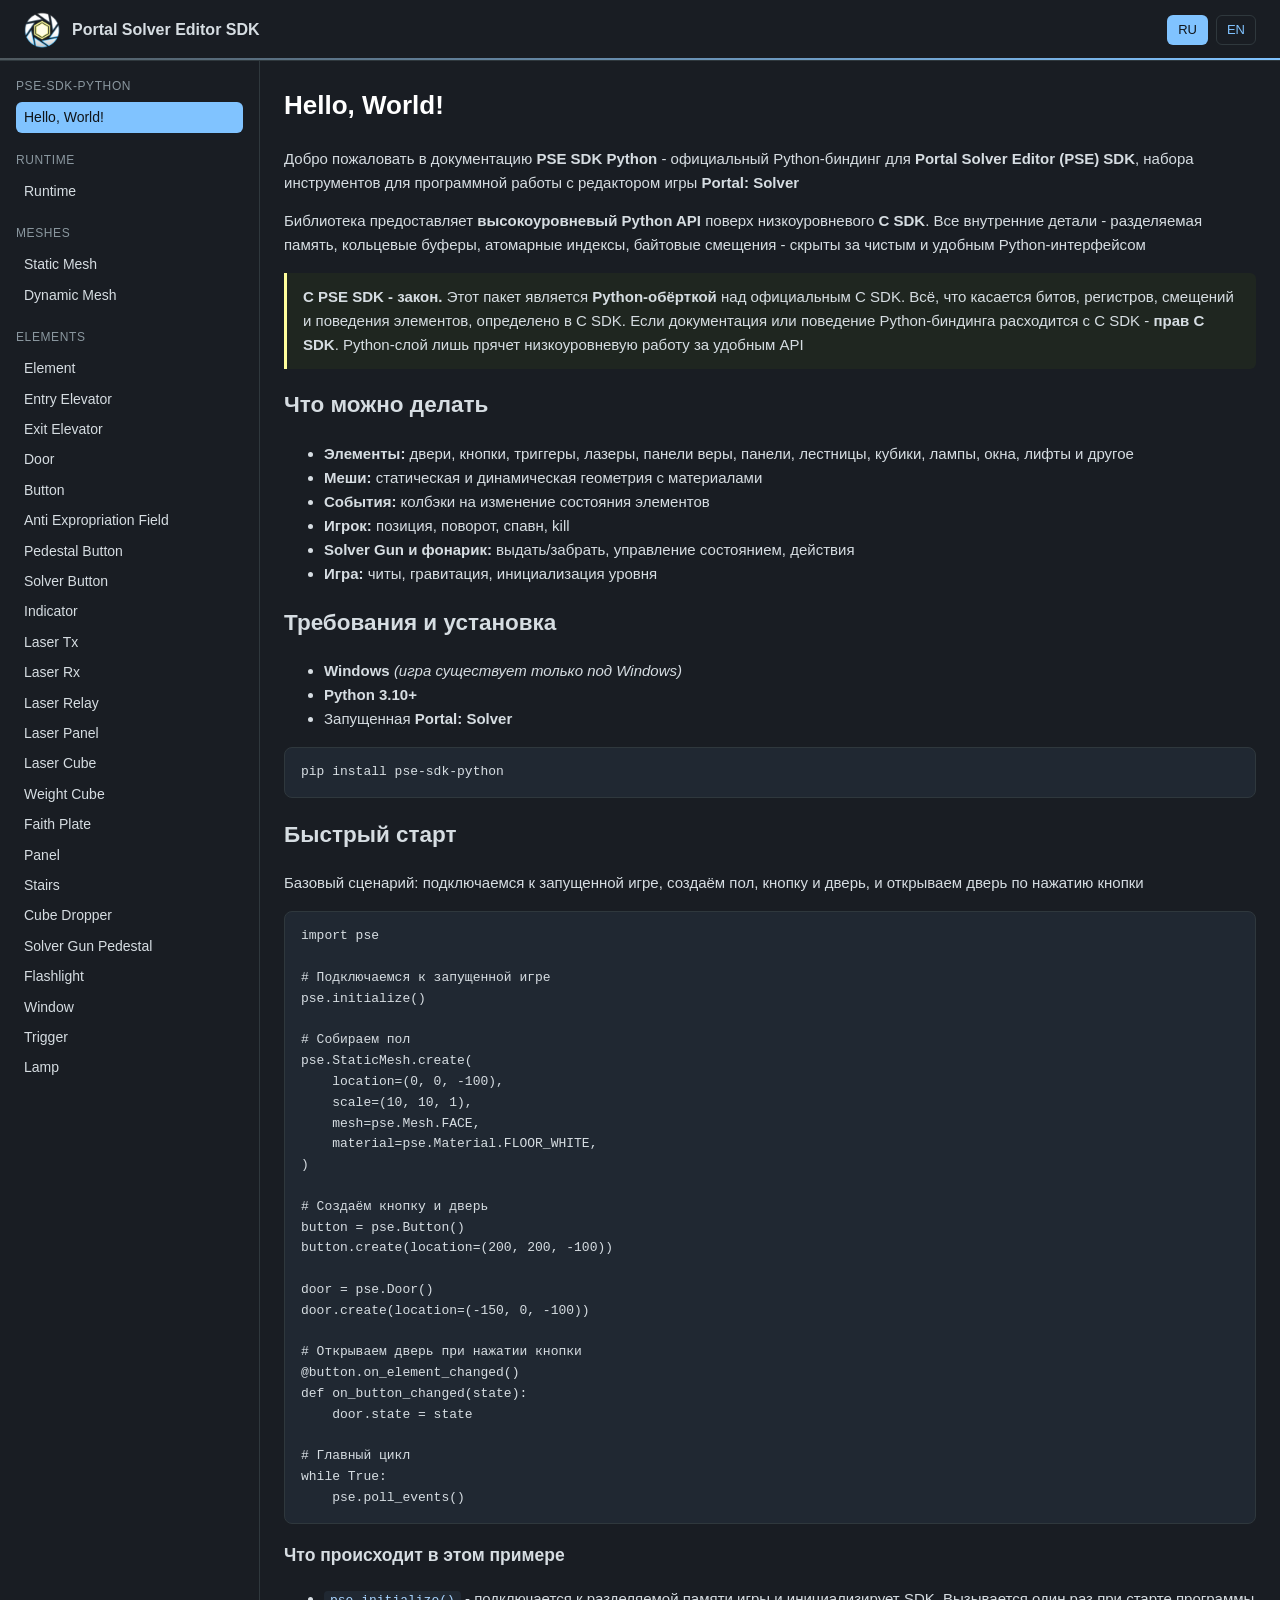
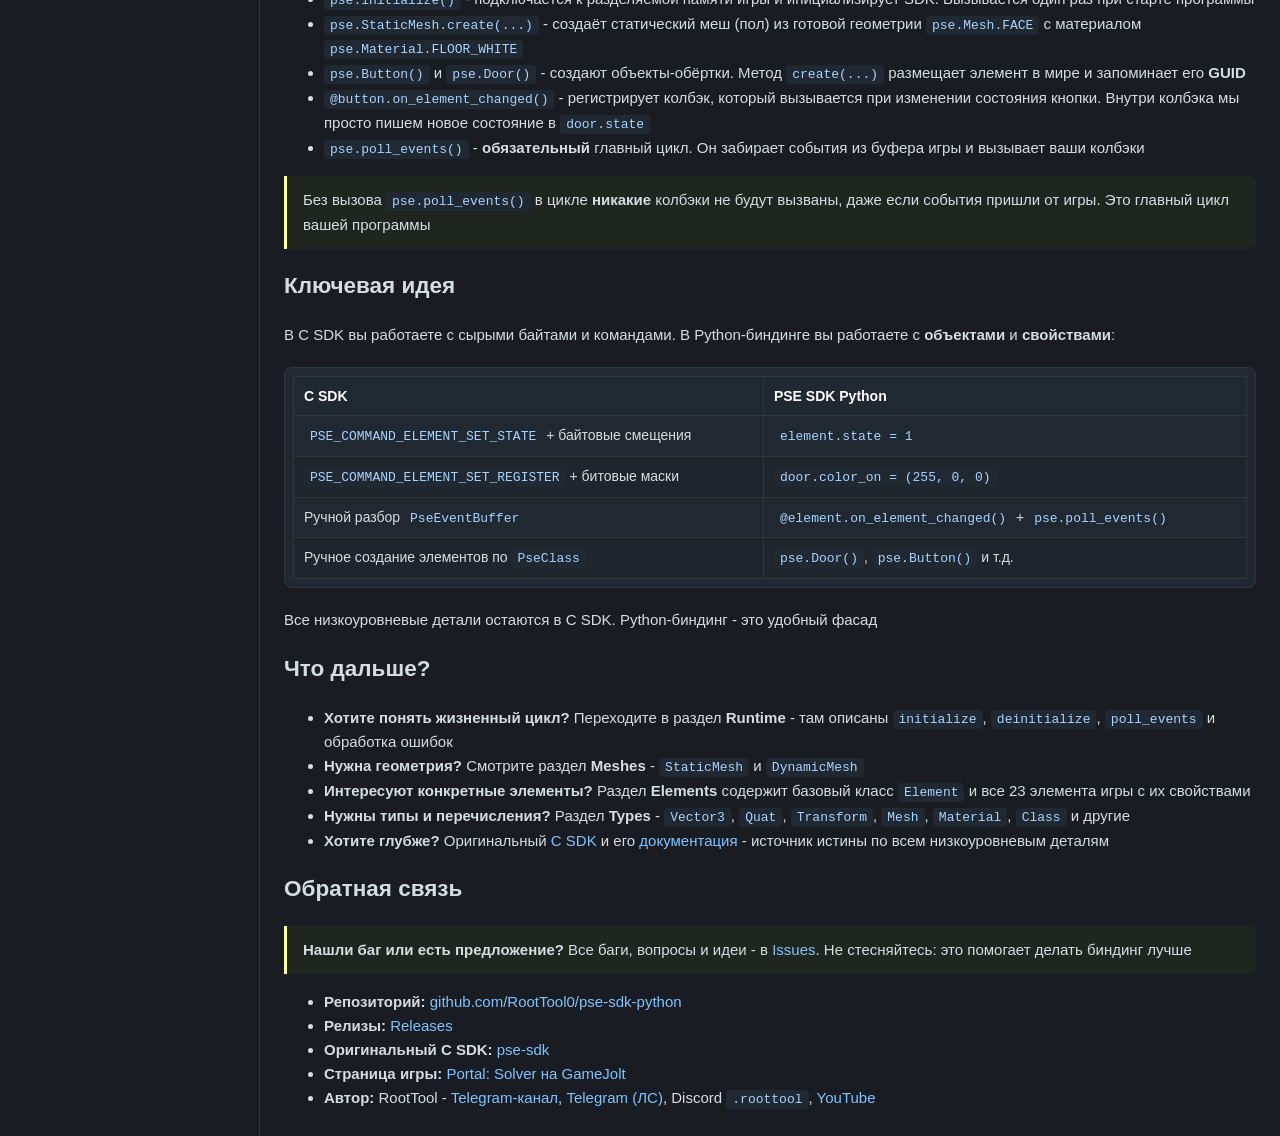
==== pse-sdk-python/index.html @ 7e26a8c8 "Create pse-sdk-python" ====
<!doctype html>
<html lang="ru">
<head>
  <meta charset="utf-8">
  <title>PSE SDK</title>
  <link rel="stylesheet" href="style.css">
</head>
<body>

<header>
  <a href="?page=pse_sdk_python/HelloWorld" class="logo-link">
    <img src="../pse-sdk/assets/logo.png" alt="Portal Solver" class="logo">
  </a>
  <h1>Portal Solver Editor SDK</h1>
  <div class="langs" id="langs"></div>
</header>

<div class="layout">
  <aside id="nav"></aside>
  <main>
    <h1 class="page-title" id="page-title"></h1>
    <div id="content"></div>
  </main>
</div>

<script src="script.js"></script>
</body>
</html>
---- pse-sdk-python/style.css ----
:root {
  /* base */
  --bg:         #191d23;
  --bg-soft:    #222831;
  --bg-even:    #1f252d;

  /* text */
  --fg:         #d6dde2;
  --fg-dim:     #8a979f;
  --fg-strong:  #ffffff;
  --fg-on-accent: #0f1418;
  --fg-code:    #a8d4ff;
  --fg-link-hover: #a8d4ff;

  /* accent */
  --accent:     #80C3FF;
  --accent-dim: #4a90c2;

  /* borders */
  --border:     #2f383d;

  /* surfaces */
  --code-bg:    #202832;
  --note-bg:    #1f2620;

  /* special */
  --note-border:  #FFFE9C;
  --error-bg:     #2a1e21;
  --error-border: #f48771;

  /* gradient */
  --grad-from:  #4F595F;
  --grad-to:    #80C3FF;
}

* {
  box-sizing: border-box;
}

body {
  margin: 0;
  background: var(--bg);
  color: var(--fg);
  font: 15px/1.6 -apple-system, "Segoe UI", Roboto, sans-serif;
}

/* header */
header {
  display: flex;
  align-items: center;
  gap: 12px;
  padding: 12px 24px;
  border-bottom: 1px solid var(--border);
  position: sticky;
  top: 0;
  background: var(--bg);
  z-index: 10;
  background-image: linear-gradient(90deg, var(--grad-from) 0%, var(--grad-to) 100%);
  background-size: 100% 2px;
  background-repeat: no-repeat;
  background-position: bottom;
}

header .logo-link {
  display: flex;
  align-items: center;
}

header .logo {
  height: 36px;
  width: auto;
  display: block;
}

header h1 {
  font-size: 16px;
  margin: 0;
}

header .langs {
  margin-left: auto;
  display: flex;
  gap: 8px;
}

header .langs a {
  color: var(--accent);
  text-decoration: none;
  padding: 4px 10px;
  border: 1px solid var(--border);
  border-radius: 6px;
  font-size: 13px;
  transition: color .15s, border-color .15s, background .15s;
}

header .langs a:hover {
  color: var(--fg-link-hover);
  border-color: var(--accent-dim);
}

header .langs a.active {
  background: var(--accent);
  color: var(--fg-on-accent);
  border-color: transparent;
}

/* layout */
.layout {
  display: flex;
}

aside {
  width: 260px;
  flex-shrink: 0;
  padding: 16px;
  border-right: 1px solid var(--border);
  min-height: calc(100vh - 57px);
}

aside .cat {
  margin-bottom: 18px;
}

aside .cat-title {
  font-size: 12px;
  text-transform: uppercase;
  letter-spacing: .05em;
  color: var(--fg-dim);
  margin-bottom: 6px;
}

aside a.page {
  display: block;
  color: var(--fg);
  text-decoration: none;
  padding: 4px 8px;
  border-radius: 6px;
  font-size: 14px;
  transition: background .15s, color .15s;
}

aside a.page:hover {
  background: var(--bg-soft);
}

aside a.page.active {
  background: var(--accent);
  color: var(--fg-on-accent);
}

main {
  flex: 1;
  max-width: 1400px;
  padding: 24px;
}

/* content */
h1.page-title {
  font-size: 26px;
  margin: 0 0 20px;
  color: var(--fg-strong);
}

p {
  margin: 0 0 14px;
}

a {
  color: var(--accent);
  text-decoration: none;
}

a:hover {
  color: var(--fg-link-hover);
  text-decoration: underline;
}

code {
  background: var(--code-bg);
  padding: 2px 6px;
  border-radius: 4px;
  font-family: "Cascadia Code", Consolas, monospace;
  font-size: 13px;
  color: var(--fg-code);
}

table {
  width: 100%;
  border-collapse: collapse;
  margin: 16px 0;
  font-size: 14px;
}

table td {
  white-space: nowrap;
}

th, td {
  border: 1px solid var(--border);
  padding: 8px 10px;
  vertical-align: top;
}

th {
  background: var(--code-bg);
  color: var(--fg-strong);
  font-weight: 600;
}

td img {
  width: 140px;
  height: 140px;
  object-fit: contain;
  display: block;
  margin: 0 auto;
}

tr:nth-child(even) td {
  background: var(--bg-even);
}

pre {
  background: var(--code-bg);
  padding: 14px 16px;
  border-radius: 8px;
  overflow-x: auto;
  border: 1px solid var(--border);
  margin: 16px 0;
}

pre code {
  background: none;
  padding: 0;
  color: var(--fg);
  font-size: 13px;
  display: block;
  white-space: pre;
}

.note {
  background: var(--note-bg);
  border-left: 3px solid var(--note-border);
  padding: 12px 16px;
  border-radius: 0 6px 6px 0;
  margin: 16px 0;
}

figure {
  margin: 16px 0;
  text-align: center;
}

figure img {
  max-width: 80%;
  border-radius: 6px;
  height: auto;
}

figcaption {
  font-size: 13px;
  color: var(--fg-dim);
  margin-top: 6px;
}

.error {
  background: var(--error-bg);
  border-left: 3px solid var(--error-border);
  padding: 12px 16px;
  border-radius: 0 6px 6px 0;
}

.table-wrap {
  overflow-x: auto;
  margin: 20px 0;
  padding: 8px;
  border: 1px solid var(--border);
  border-radius: 8px;
  background: var(--bg-soft);
  max-width: 100%;
}

.table-wrap table {
  margin: 0;
  min-width: max-content;
}

.lightbox {
  position: fixed;
  inset: 0;
  background: rgba(0, 0, 0, 0.85);
  display: none;
  align-items: center;
  justify-content: center;
  z-index: 100;
  cursor: zoom-out;
  padding: 40px;
}
.lightbox.open {
  display: flex;
}
.lightbox img {
  max-width: 90vw;
  max-height: 90vh;
  object-fit: contain;
  border-radius: 8px;
  box-shadow: 0 20px 60px rgba(0, 0, 0, 0.6);
  cursor: zoom-out;
}

td img, figure img {
  cursor: zoom-in;
}
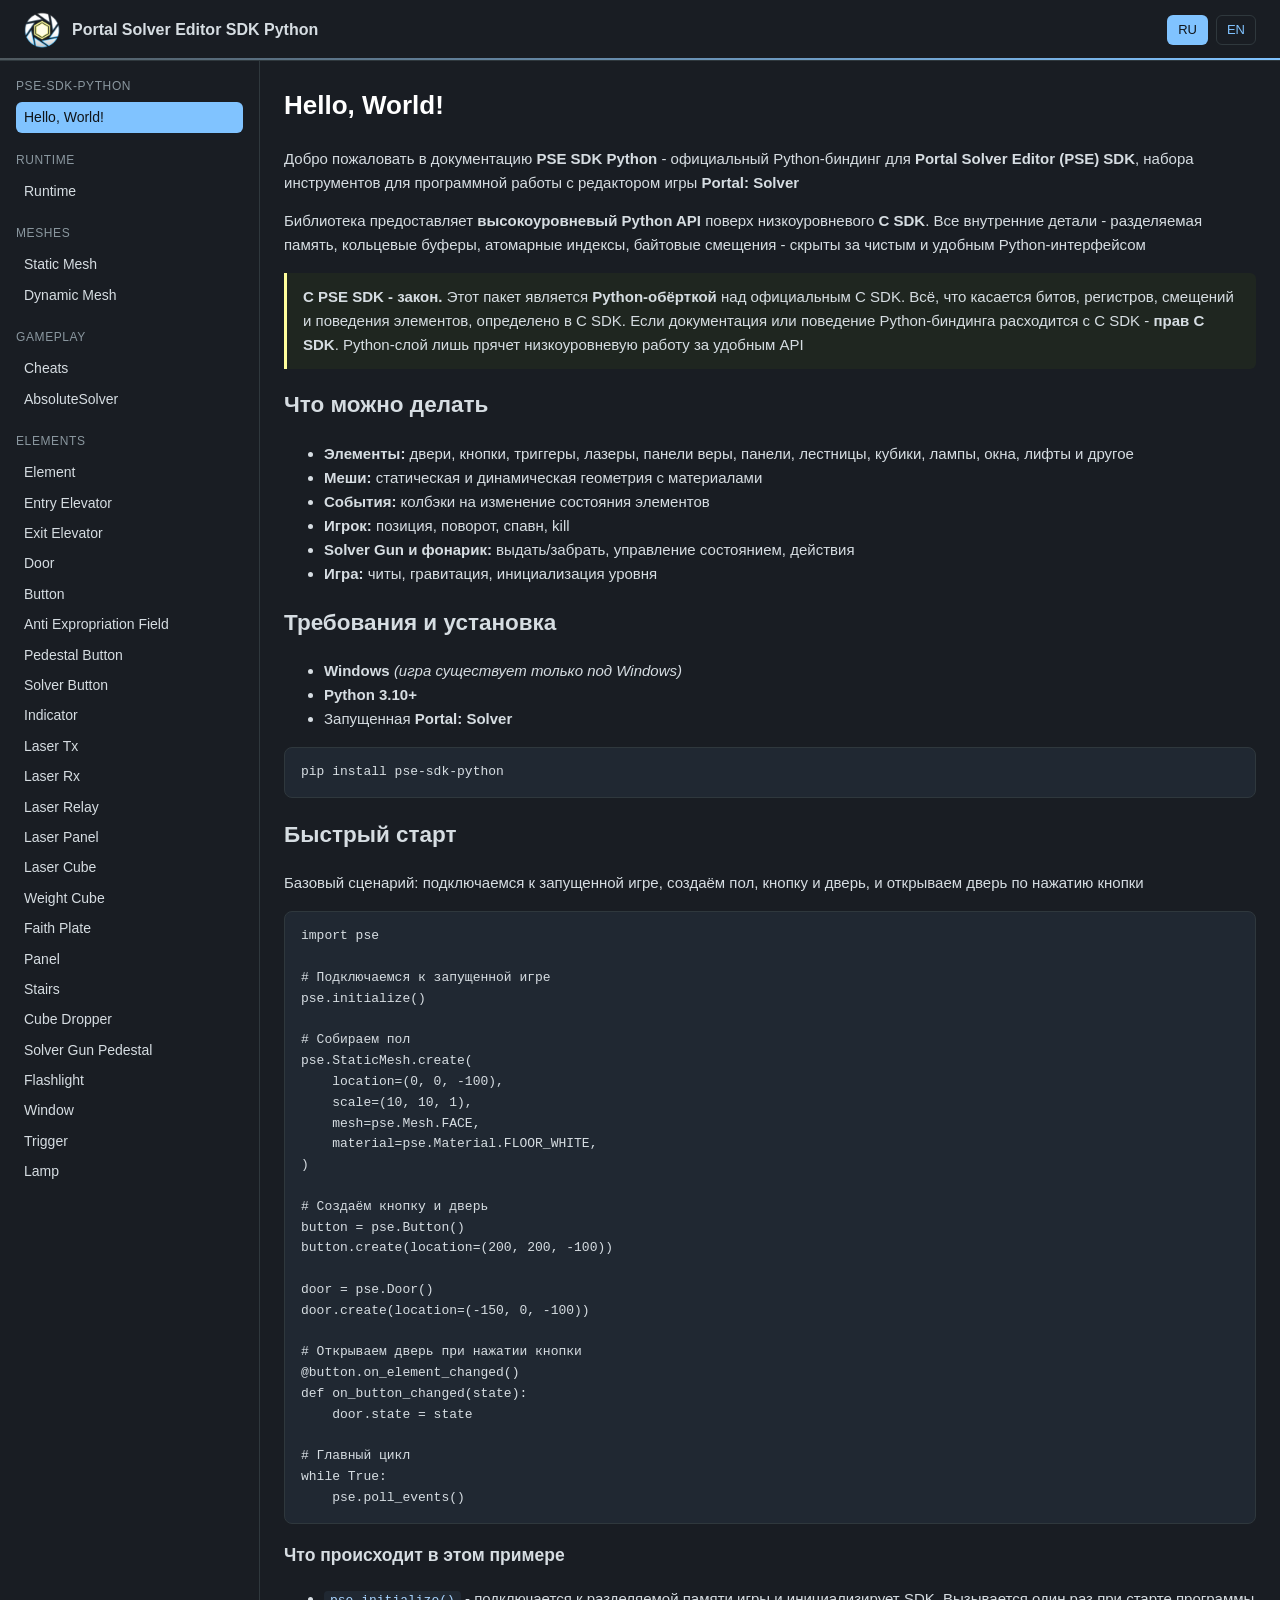
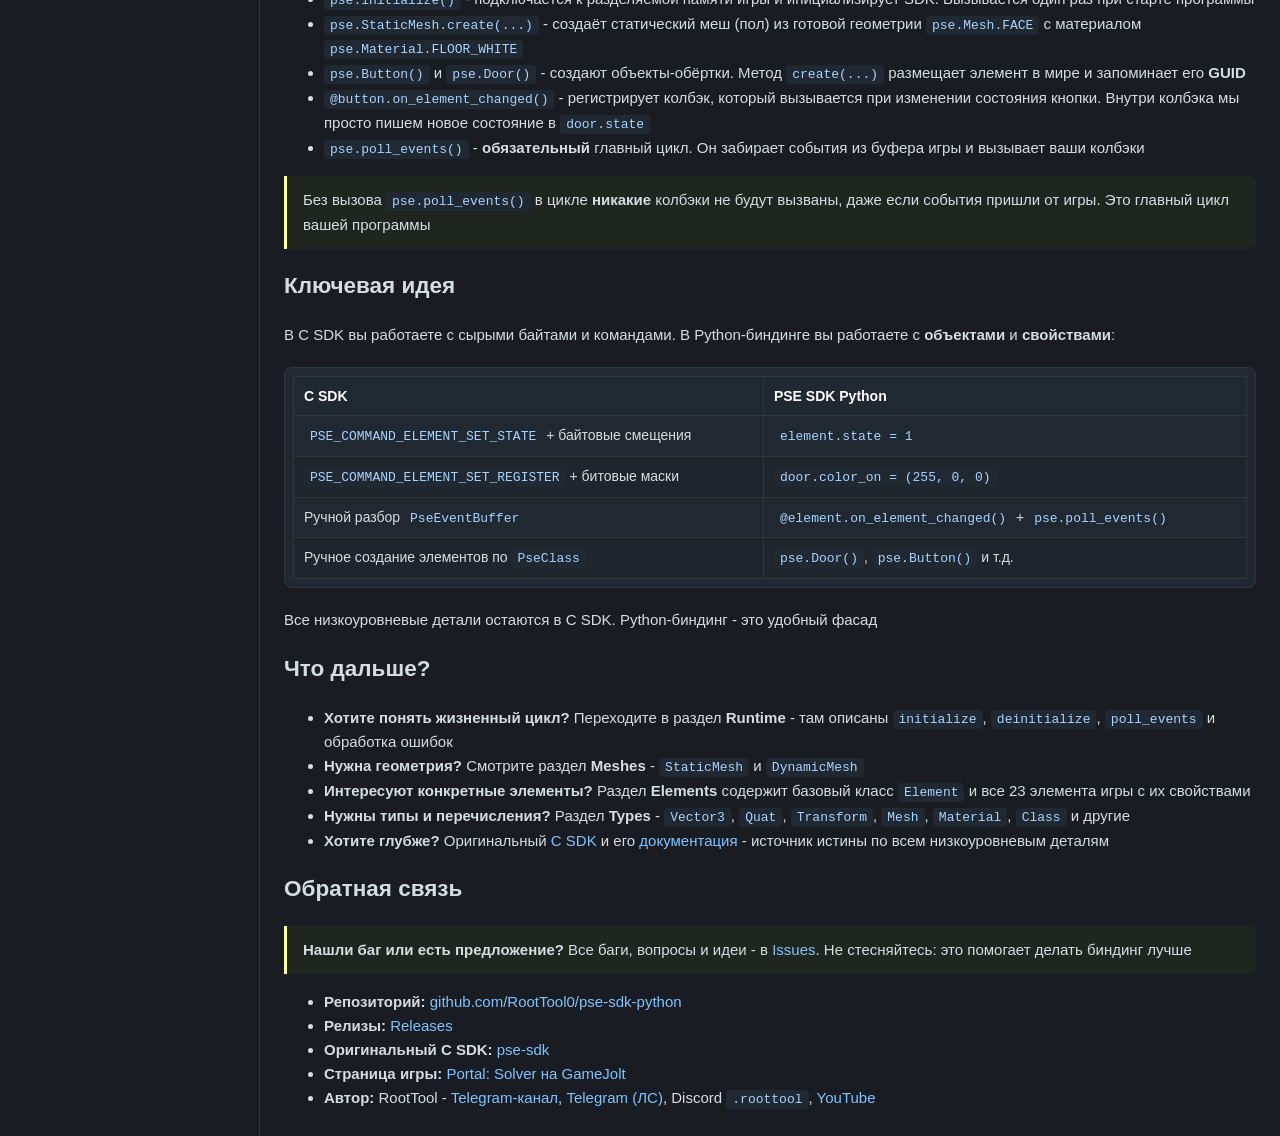
==== commit e839af62: "Update PSE SDK Python" ====
--- a/pse-sdk-python/index.html
+++ b/pse-sdk-python/index.html
@@ -2,7 +2,7 @@
 <html lang="ru">
 <head>
   <meta charset="utf-8">
-  <title>PSE SDK</title>
+  <title>PSE SDK Python</title>
   <link rel="stylesheet" href="style.css">
 </head>
 <body>
@@ -11,7 +11,7 @@
   <a href="?page=pse_sdk_python/HelloWorld" class="logo-link">
     <img src="../pse-sdk/assets/logo.png" alt="Portal Solver" class="logo">
   </a>
-  <h1>Portal Solver Editor SDK</h1>
+  <h1>Portal Solver Editor SDK Python</h1>
   <div class="langs" id="langs"></div>
 </header>
 
